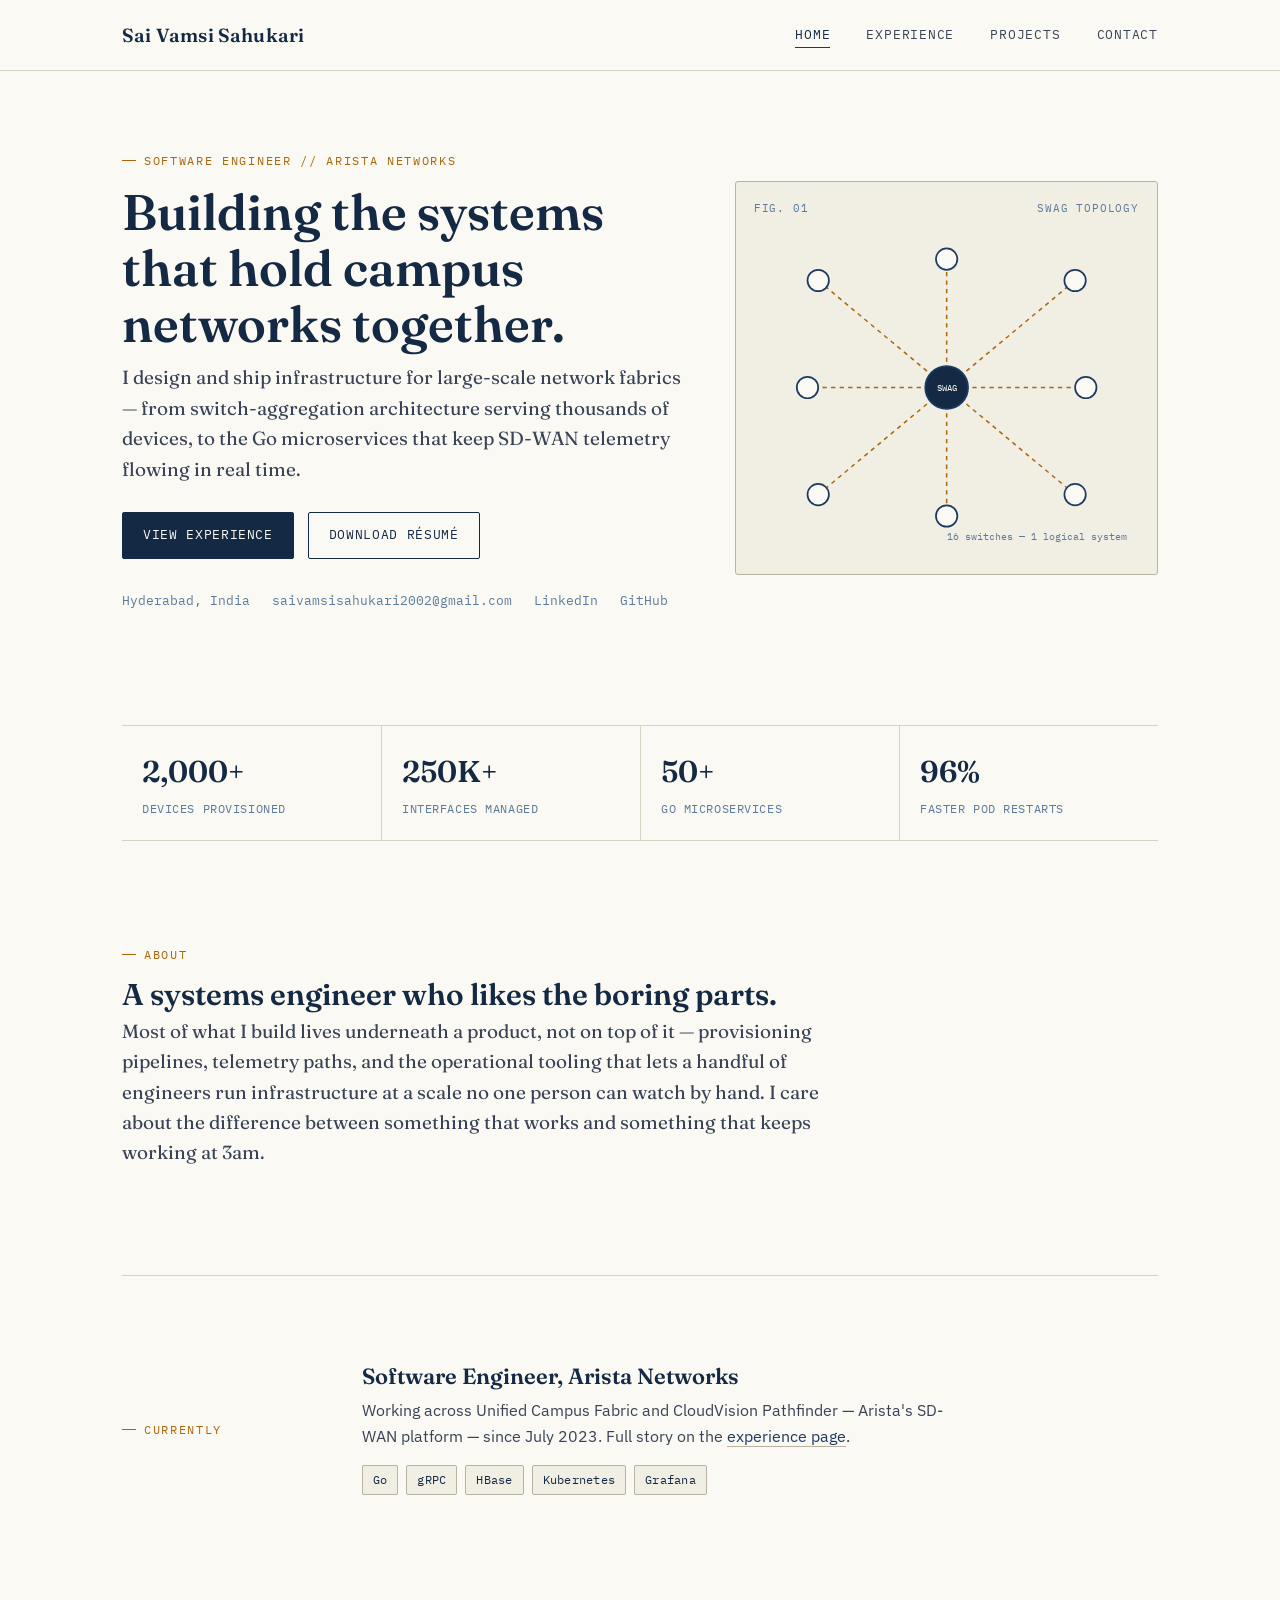
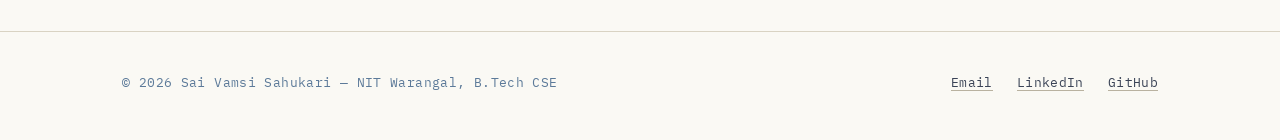
==== index.html @ 846dd150 "Add files via upload" ====
<!DOCTYPE html>
<html lang="en">
<head>
<meta charset="UTF-8">
<meta name="viewport" content="width=device-width, initial-scale=1.0">
<title>Sai Vamsi Sahukari — Software Engineer</title>
<meta name="description" content="Portfolio of Sai Vamsi Sahukari, Software Engineer at Arista Networks working on campus fabric architecture and SD-WAN systems.">
<link rel="preconnect" href="https://fonts.googleapis.com">
<link rel="preconnect" href="https://fonts.gstatic.com" crossorigin>
<link href="https://fonts.googleapis.com/css2?family=Fraunces:opsz,wght@9..144,400;9..144,500;9..144,600;9..144,700&family=IBM+Plex+Sans:wght@400;500;600&family=IBM+Plex+Mono:wght@400;500&display=swap" rel="stylesheet">
<link rel="stylesheet" href="styles.css">
</head>
<body>

<header class="site-header">
  <nav class="nav-inner">
    <a href="index.html" class="brand">Sai Vamsi <span class="brand-mark"></span> Sahukari</a>
    <button class="nav-toggle" aria-label="Toggle navigation" aria-expanded="false">
      <span></span><span></span><span></span>
    </button>
    <ul class="nav-links">
      <li><a href="index.html" class="active">Home</a></li>
      <li><a href="experience.html">Experience</a></li>
      <li><a href="projects.html">Projects</a></li>
      <li><a href="contact.html">Contact</a></li>
    </ul>
  </nav>
</header>

<main class="wrap">

  <section class="hero">
    <div class="hero-grid">
      <div>
        <span class="field-label">Software Engineer // Arista Networks</span>
        <h1 class="page-title" style="margin-top:14px;">Building the systems that hold campus networks together.</h1>
        <p class="lede">I design and ship infrastructure for large-scale network fabrics — from switch-aggregation architecture serving thousands of devices, to the Go microservices that keep SD-WAN telemetry flowing in real time.</p>
        <div class="hero-actions">
          <a href="experience.html" class="btn primary">View experience</a>
          <a href="/Vamsi_Resume.pdf" class="btn">Download résumé</a>
        </div>
        <div class="hero-meta">
          <span>Hyderabad, India</span>
          <a href="mailto:saivamsisahukari2002@gmail.com">saivamsisahukari2002@gmail.com</a>
          <a href="https://linkedin.com/in/sai-vamsi-sahukari" target="_blank" rel="noopener">LinkedIn</a>
          <a href="https://github.com/SaiVamsi" target="_blank" rel="noopener">GitHub</a>
        </div>
      </div>

      <div class="diagram-frame">
        <div class="cap"><span>FIG. 01</span><span>SWAG TOPOLOGY</span></div>
        <svg viewBox="0 0 360 300" width="100%" role="img" aria-label="Diagram of switches aggregating into one logical system">
          <defs>
            <style>
              .n { fill: var(--paper); stroke: var(--navy); stroke-width: 1.6; }
              .n-core { fill: var(--navy-deep); }
              .edge { stroke: var(--rule-strong); stroke-width: 1.2; }
              .edge-live { stroke: var(--amber); stroke-width: 1.4; stroke-dasharray: 4 4; animation: dash 6s linear infinite; }
              .lbl { font-family: var(--mono); font-size: 9px; fill: var(--steel); }
              @keyframes dash { to { stroke-dashoffset: -80; } }
              @media (prefers-reduced-motion: reduce) { .edge-live { animation: none; } }
            </style>
          </defs>

          <!-- edges to core -->
          <line class="edge-live" x1="180" y1="150" x2="60" y2="50"/>
          <line class="edge-live" x1="180" y1="150" x2="180" y2="30"/>
          <line class="edge-live" x1="180" y1="150" x2="300" y2="50"/>
          <line class="edge-live" x1="180" y1="150" x2="50" y2="150"/>
          <line class="edge-live" x1="180" y1="150" x2="310" y2="150"/>
          <line class="edge-live" x1="180" y1="150" x2="60" y2="250"/>
          <line class="edge-live" x1="180" y1="150" x2="180" y2="270"/>
          <line class="edge-live" x1="180" y1="150" x2="300" y2="250"/>

          <!-- outer switches -->
          <circle class="n" cx="60" cy="50" r="10"/>
          <circle class="n" cx="180" cy="30" r="10"/>
          <circle class="n" cx="300" cy="50" r="10"/>
          <circle class="n" cx="50" cy="150" r="10"/>
          <circle class="n" cx="310" cy="150" r="10"/>
          <circle class="n" cx="60" cy="250" r="10"/>
          <circle class="n" cx="180" cy="270" r="10"/>
          <circle class="n" cx="300" cy="250" r="10"/>

          <!-- logical core: one system -->
          <circle class="n n-core" cx="180" cy="150" r="20"/>
          <text x="180" y="153" text-anchor="middle" font-family="var(--mono)" font-size="8.5" fill="var(--paper)">SWAG</text>

          <text class="lbl" x="180" y="292">16 switches — 1 logical system</text>
        </svg>
      </div>
    </div>
  </section>

  <div class="stat-strip">
    <div class="stat">
      <div class="num">2,000+</div>
      <div class="label">Devices provisioned</div>
    </div>
    <div class="stat">
      <div class="num">250K+</div>
      <div class="label">Interfaces managed</div>
    </div>
    <div class="stat">
      <div class="num">50+</div>
      <div class="label">Go microservices</div>
    </div>
    <div class="stat">
      <div class="num">96%</div>
      <div class="label">Faster pod restarts</div>
    </div>
  </div>

  <section class="section tight">
    <span class="field-label">About</span>
    <h2 class="section-title" style="margin-top:14px;">A systems engineer who likes the boring parts.</h2>
    <p class="lede">Most of what I build lives underneath a product, not on top of it — provisioning pipelines, telemetry paths, and the operational tooling that lets a handful of engineers run infrastructure at a scale no one person can watch by hand. I care about the difference between something that works and something that keeps working at 3am.</p>
  </section>

  <hr class="hairline">

  <section class="section tight">
    <div class="two-col">
      <span class="field-label">Currently</span>
      <div>
        <h3 style="font-size:22px; margin-bottom:10px;">Software Engineer, Arista Networks</h3>
        <p style="color:var(--ink-soft); max-width:60ch;">Working across Unified Campus Fabric and CloudVision Pathfinder — Arista's SD-WAN platform — since July 2023. Full story on the <a href="experience.html" style="color:var(--navy); border-bottom:1px solid var(--rule-strong); text-decoration:none;">experience page</a>.</p>
        <div class="tag-row">
          <span class="tag">Go</span>
          <span class="tag">gRPC</span>
          <span class="tag">HBase</span>
          <span class="tag">Kubernetes</span>
          <span class="tag">Grafana</span>
        </div>
      </div>
    </div>
  </section>

</main>

<footer class="site-footer">
  <div class="wrap footer-inner">
    <span>© 2026 Sai Vamsi Sahukari — NIT Warangal, B.Tech CSE</span>
    <ul class="footer-links">
      <li><a href="mailto:saivamsisahukari2002@gmail.com">Email</a></li>
      <li><a href="https://www.linkedin.com/in/sahukari-sai-vamsi-6238251aa" target="_blank" rel="noopener">LinkedIn</a></li>
      <li><a href="https://github.com/Vamsi-1006" target="_blank" rel="noopener">GitHub</a></li>
    </ul>
  </div>
</footer>

<script src="nav.js"></script>
</body>
</html>
---- styles.css ----
/* ============================================================
   SAI VAMSI SAHUKARI — PORTFOLIO
   Design language: engineering datasheet meets classic professional.
   Paper ground, navy ink, amber signal accent, hairline structure.
   ============================================================ */

:root {
  --paper: #FAF9F4;
  --paper-alt: #F1EEE4;
  --ink: #1A2333;
  --ink-soft: #3A4356;
  --navy: #1E3A5F;
  --navy-deep: #142943;
  --steel: #5C7A99;
  --amber: #A9660B;
  --amber-soft: #C98A2C;
  --rule: #D9D3C3;
  --rule-strong: #B9B2A0;

  --serif: "Fraunces", Georgia, "Times New Roman", serif;
  --sans: "IBM Plex Sans", "Segoe UI", Arial, sans-serif;
  --mono: "IBM Plex Mono", "SFMono-Regular", Consolas, monospace;

  --max-w: 1100px;
}

* { box-sizing: border-box; }

html {
  scroll-behavior: smooth;
}

@media (prefers-reduced-motion: reduce) {
  html { scroll-behavior: auto; }
  * { animation-duration: 0.001ms !important; animation-iteration-count: 1 !important; transition-duration: 0.001ms !important; }
}

body {
  margin: 0;
  background: var(--paper);
  color: var(--ink);
  font-family: var(--sans);
  font-size: 16px;
  line-height: 1.6;
  -webkit-font-smoothing: antialiased;
}

a {
  color: inherit;
}

img { max-width: 100%; display: block; }

.wrap {
  max-width: var(--max-w);
  margin: 0 auto;
  padding: 0 32px;
}

/* ---------- Field labels (spec-sheet eyebrows) ---------- */
.field-label {
  font-family: var(--mono);
  font-size: 12px;
  letter-spacing: 0.14em;
  text-transform: uppercase;
  color: var(--amber);
  display: inline-flex;
  align-items: center;
  gap: 8px;
}
.field-label::before {
  content: "";
  width: 14px;
  height: 1px;
  background: var(--amber);
  display: inline-block;
}

/* ---------- Header / Nav ---------- */
.site-header {
  border-bottom: 1px solid var(--rule);
  background: var(--paper);
  position: sticky;
  top: 0;
  z-index: 50;
}

.nav-inner {
  max-width: var(--max-w);
  margin: 0 auto;
  padding: 20px 32px;
  display: flex;
  align-items: center;
  justify-content: space-between;
}

.brand {
  font-family: var(--serif);
  font-weight: 600;
  font-size: 19px;
  color: var(--navy-deep);
  text-decoration: none;
  letter-spacing: 0.01em;
}
.brand .brand-mark {
  color: var(--amber);
}

.nav-links {
  display: flex;
  gap: 36px;
  list-style: none;
  margin: 0;
  padding: 0;
  font-family: var(--mono);
  font-size: 13px;
  letter-spacing: 0.06em;
  text-transform: uppercase;
}

.nav-links a {
  text-decoration: none;
  color: var(--ink-soft);
  padding-bottom: 4px;
  border-bottom: 1px solid transparent;
  transition: color 0.15s ease, border-color 0.15s ease;
}
.nav-links a:hover,
.nav-links a:focus-visible {
  color: var(--navy-deep);
  border-bottom-color: var(--amber);
}
.nav-links a.active {
  color: var(--navy-deep);
  border-bottom-color: var(--navy);
}

.nav-toggle {
  display: none;
  background: none;
  border: 1px solid var(--rule-strong);
  border-radius: 3px;
  width: 38px;
  height: 34px;
  cursor: pointer;
  flex-direction: column;
  align-items: center;
  justify-content: center;
  gap: 4px;
}
.nav-toggle span {
  width: 18px;
  height: 1.5px;
  background: var(--ink);
  display: block;
}

/* ---------- Footer ---------- */
.site-footer {
  border-top: 1px solid var(--rule);
  margin-top: 96px;
  padding: 40px 0 48px;
}
.footer-inner {
  display: flex;
  flex-wrap: wrap;
  gap: 20px;
  justify-content: space-between;
  align-items: center;
  font-family: var(--mono);
  font-size: 12.5px;
  color: var(--steel);
  letter-spacing: 0.03em;
}
.footer-links {
  display: flex;
  gap: 24px;
  list-style: none;
  padding: 0;
  margin: 0;
}
.footer-links a {
  text-decoration: none;
  color: var(--ink-soft);
  border-bottom: 1px solid var(--rule-strong);
}
.footer-links a:hover { color: var(--navy); border-color: var(--navy); }

/* ---------- Typography ---------- */
h1, h2, h3 {
  font-family: var(--serif);
  color: var(--navy-deep);
  margin: 0;
  line-height: 1.12;
  font-weight: 600;
}

.page-title {
  font-size: clamp(34px, 5vw, 50px);
  margin-bottom: 10px;
}

.section-title {
  font-size: clamp(24px, 3vw, 30px);
  margin-bottom: 4px;
}

.lede {
  font-family: var(--serif);
  font-size: 19px;
  color: var(--ink-soft);
  font-weight: 400;
  max-width: 62ch;
}

p { margin: 0 0 1em; }

.hairline {
  border: none;
  border-top: 1px solid var(--rule);
  margin: 48px 0;
}

/* ---------- Buttons ---------- */
.btn {
  display: inline-flex;
  align-items: center;
  gap: 10px;
  font-family: var(--mono);
  font-size: 13px;
  letter-spacing: 0.05em;
  text-transform: uppercase;
  text-decoration: none;
  padding: 12px 20px;
  border: 1px solid var(--navy-deep);
  color: var(--navy-deep);
  border-radius: 2px;
  background: transparent;
  transition: background 0.15s ease, color 0.15s ease;
}
.btn:hover, .btn:focus-visible {
  background: var(--navy-deep);
  color: var(--paper);
}
.btn.primary {
  background: var(--navy-deep);
  color: var(--paper);
}
.btn.primary:hover {
  background: var(--amber);
  border-color: var(--amber);
  color: var(--paper);
}

/* ---------- Hero ---------- */
.hero {
  padding: 72px 0 56px;
  position: relative;
}
.hero-grid {
  display: grid;
  grid-template-columns: 1.15fr 0.85fr;
  gap: 40px;
  align-items: center;
}
.hero-actions {
  display: flex;
  gap: 14px;
  margin-top: 28px;
  flex-wrap: wrap;
}
.hero-meta {
  margin-top: 32px;
  font-family: var(--mono);
  font-size: 13px;
  color: var(--steel);
  display: flex;
  gap: 22px;
  flex-wrap: wrap;
}
.hero-meta a { text-decoration: none; color: var(--steel); border-bottom: 1px solid transparent; }
.hero-meta a:hover { color: var(--navy); border-color: var(--navy); }

.diagram-frame {
  border: 1px solid var(--rule-strong);
  background: var(--paper-alt);
  border-radius: 3px;
  padding: 18px;
  position: relative;
}
.diagram-frame .cap {
  font-family: var(--mono);
  font-size: 10.5px;
  letter-spacing: 0.08em;
  text-transform: uppercase;
  color: var(--steel);
  display: flex;
  justify-content: space-between;
  margin-bottom: 10px;
}

/* ---------- Stat strip ---------- */
.stat-strip {
  display: grid;
  grid-template-columns: repeat(4, 1fr);
  border-top: 1px solid var(--rule);
  border-bottom: 1px solid var(--rule);
  margin: 56px 0;
}
.stat {
  padding: 22px 20px;
  border-left: 1px solid var(--rule);
}
.stat:first-child { border-left: none; }
.stat .num {
  font-family: var(--serif);
  font-size: 30px;
  color: var(--navy-deep);
  font-weight: 600;
}
.stat .label {
  font-family: var(--mono);
  font-size: 11.5px;
  color: var(--steel);
  text-transform: uppercase;
  letter-spacing: 0.05em;
  margin-top: 4px;
}

/* ---------- Cards / sections ---------- */
.section {
  padding: 64px 0;
}
.section.tight { padding: 40px 0; }

.two-col {
  display: grid;
  grid-template-columns: 200px 1fr;
  gap: 40px;
}

.card {
  border: 1px solid var(--rule);
  border-radius: 3px;
  padding: 28px 30px;
  background: var(--paper);
}

.tag-row {
  display: flex;
  flex-wrap: wrap;
  gap: 8px;
  margin-top: 14px;
}
.tag {
  font-family: var(--mono);
  font-size: 12px;
  letter-spacing: 0.02em;
  color: var(--navy-deep);
  background: var(--paper-alt);
  border: 1px solid var(--rule-strong);
  padding: 4px 10px;
  border-radius: 2px;
}

/* ---------- Timeline (Experience) ---------- */
.entry {
  display: grid;
  grid-template-columns: 150px 1fr;
  gap: 32px;
  padding: 36px 0;
  border-top: 1px solid var(--rule);
}
.entry:first-child { border-top: none; }
.entry .when {
  font-family: var(--mono);
  font-size: 12.5px;
  color: var(--steel);
  letter-spacing: 0.03em;
  padding-top: 4px;
}
.entry h3 { font-size: 22px; }
.entry .role-sub {
  font-family: var(--mono);
  font-size: 12.5px;
  color: var(--amber);
  text-transform: uppercase;
  letter-spacing: 0.06em;
  margin: 6px 0 16px;
}
.entry ul {
  margin: 0;
  padding-left: 20px;
}
.entry li {
  margin-bottom: 10px;
  color: var(--ink-soft);
}
.entry li::marker {
  color: var(--amber);
}

/* subgroup within an entry (e.g. two initiatives at one company) */
.subentry {
  margin-top: 28px;
  padding-top: 24px;
  border-top: 1px dashed var(--rule);
}
.subentry:first-of-type { margin-top: 8px; }

/* ---------- Projects grid ---------- */
.project-grid {
  display: grid;
  grid-template-columns: 1fr 1fr;
  gap: 24px;
}
.project-card {
  border: 1px solid var(--rule);
  border-radius: 3px;
  padding: 30px;
  display: flex;
  flex-direction: column;
  gap: 14px;
}
.project-card .field-label { margin-bottom: 4px; }
.project-card h3 { font-size: 21px; }
.project-card ul { margin: 0; padding-left: 18px; color: var(--ink-soft); }
.project-card li { margin-bottom: 8px; }
.project-card li::marker { color: var(--amber); }
.project-card .links {
  margin-top: auto;
  padding-top: 10px;
}
.project-card .links a {
  font-family: var(--mono);
  font-size: 12.5px;
  text-decoration: none;
  color: var(--navy);
  border-bottom: 1px solid var(--rule-strong);
}
.project-card .links a:hover { border-color: var(--navy); }

/* ---------- Skills page ---------- */
.skill-table {
  display: grid;
  grid-template-columns: 220px 1fr;
  border-top: 1px solid var(--rule);
}
.skill-row {
  display: contents;
}
.skill-row .k {
  font-family: var(--mono);
  font-size: 12.5px;
  text-transform: uppercase;
  letter-spacing: 0.06em;
  color: var(--steel);
  padding: 18px 0;
  border-bottom: 1px solid var(--rule);
}
.skill-row .v {
  padding: 18px 0;
  border-bottom: 1px solid var(--rule);
  color: var(--ink-soft);
}

/* ---------- Contact page ---------- */
.contact-grid {
  display: grid;
  grid-template-columns: 1fr 1fr;
  gap: 40px;
  margin-top: 40px;
}
.contact-item {
  padding: 24px 0;
  border-top: 1px solid var(--rule);
}
.contact-item .field-label { margin-bottom: 10px; }
.contact-item a, .contact-item span {
  font-family: var(--serif);
  font-size: 20px;
  color: var(--navy-deep);
  text-decoration: none;
}
.contact-item a:hover { color: var(--amber); }

/* ---------- Responsive ---------- */
@media (max-width: 860px) {
  .hero-grid { grid-template-columns: 1fr; }
  .stat-strip { grid-template-columns: repeat(2, 1fr); }
  .stat:nth-child(3) { border-left: none; }
  .stat:nth-child(2n) { border-left: 1px solid var(--rule); }
  .two-col { grid-template-columns: 1fr; }
  .project-grid { grid-template-columns: 1fr; }
  .contact-grid { grid-template-columns: 1fr; }
  .entry { grid-template-columns: 1fr; gap: 8px; }
  .skill-table { grid-template-columns: 1fr; }
  .skill-row .k { padding-bottom: 4px; border-bottom: none; }
  .skill-row .v { padding-top: 0; }
}

@media (max-width: 700px) {
  .nav-links {
    position: absolute;
    top: 100%;
    left: 0;
    right: 0;
    background: var(--paper);
    flex-direction: column;
    gap: 0;
    border-bottom: 1px solid var(--rule);
    display: none;
  }
  .nav-links.open { display: flex; }
  .nav-links li { border-top: 1px solid var(--rule); }
  .nav-links a { display: block; padding: 16px 32px; border-bottom: none !important; }
  .nav-toggle { display: flex; }
}

/* ---------- Focus visibility ---------- */
a:focus-visible, button:focus-visible {
  outline: 2px solid var(--amber);
  outline-offset: 2px;
}
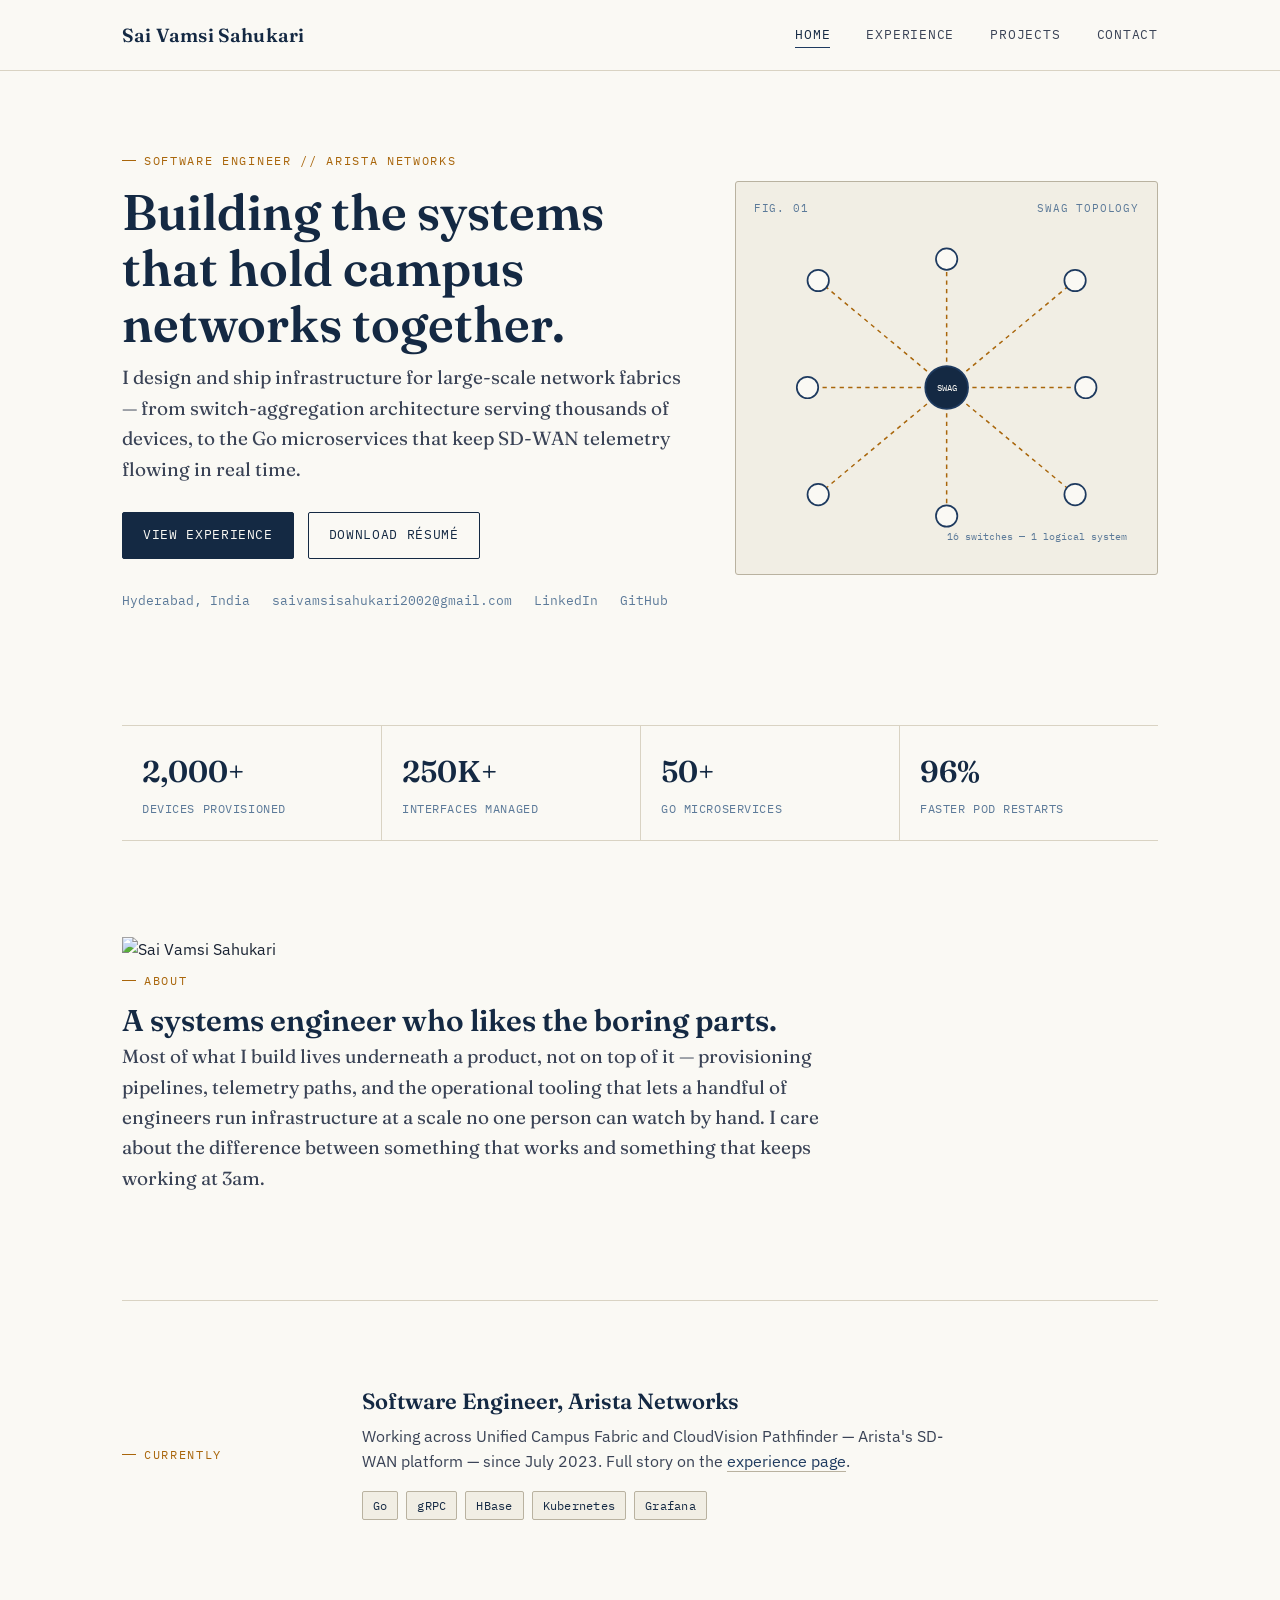
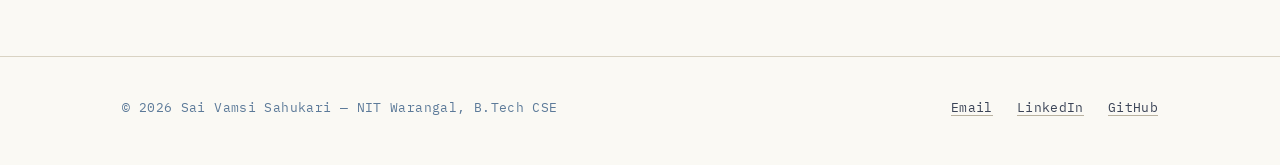
==== commit 523e23f9: "Refactor About section with grid layout" ====
--- a/index.html
+++ b/index.html
@@ -42,8 +42,8 @@
         <div class="hero-meta">
           <span>Hyderabad, India</span>
           <a href="mailto:saivamsisahukari2002@gmail.com">saivamsisahukari2002@gmail.com</a>
-          <a href="https://linkedin.com/in/sai-vamsi-sahukari" target="_blank" rel="noopener">LinkedIn</a>
-          <a href="https://github.com/SaiVamsi" target="_blank" rel="noopener">GitHub</a>
+          <a href="https://www.linkedin.com/in/sahukari-sai-vamsi-6238251aa" target="_blank" rel="noopener">LinkedIn</a>
+          <a href="https://github.com/Vamsi-1006" target="_blank" rel="noopener">GitHub</a>
         </div>
       </div>
 
@@ -112,9 +112,16 @@
   </div>
 
   <section class="section tight">
-    <span class="field-label">About</span>
-    <h2 class="section-title" style="margin-top:14px;">A systems engineer who likes the boring parts.</h2>
-    <p class="lede">Most of what I build lives underneath a product, not on top of it — provisioning pipelines, telemetry paths, and the operational tooling that lets a handful of engineers run infrastructure at a scale no one person can watch by hand. I care about the difference between something that works and something that keeps working at 3am.</p>
+    <div class="about-grid">
+      <div class="portrait-frame">
+        <img src="photo.jpg" alt="Sai Vamsi Sahukari">
+      </div>
+      <div>
+        <span class="field-label">About</span>
+        <h2 class="section-title" style="margin-top:14px;">A systems engineer who likes the boring parts.</h2>
+        <p class="lede">Most of what I build lives underneath a product, not on top of it — provisioning pipelines, telemetry paths, and the operational tooling that lets a handful of engineers run infrastructure at a scale no one person can watch by hand. I care about the difference between something that works and something that keeps working at 3am.</p>
+      </div>
+    </div>
   </section>
 
   <hr class="hairline">
